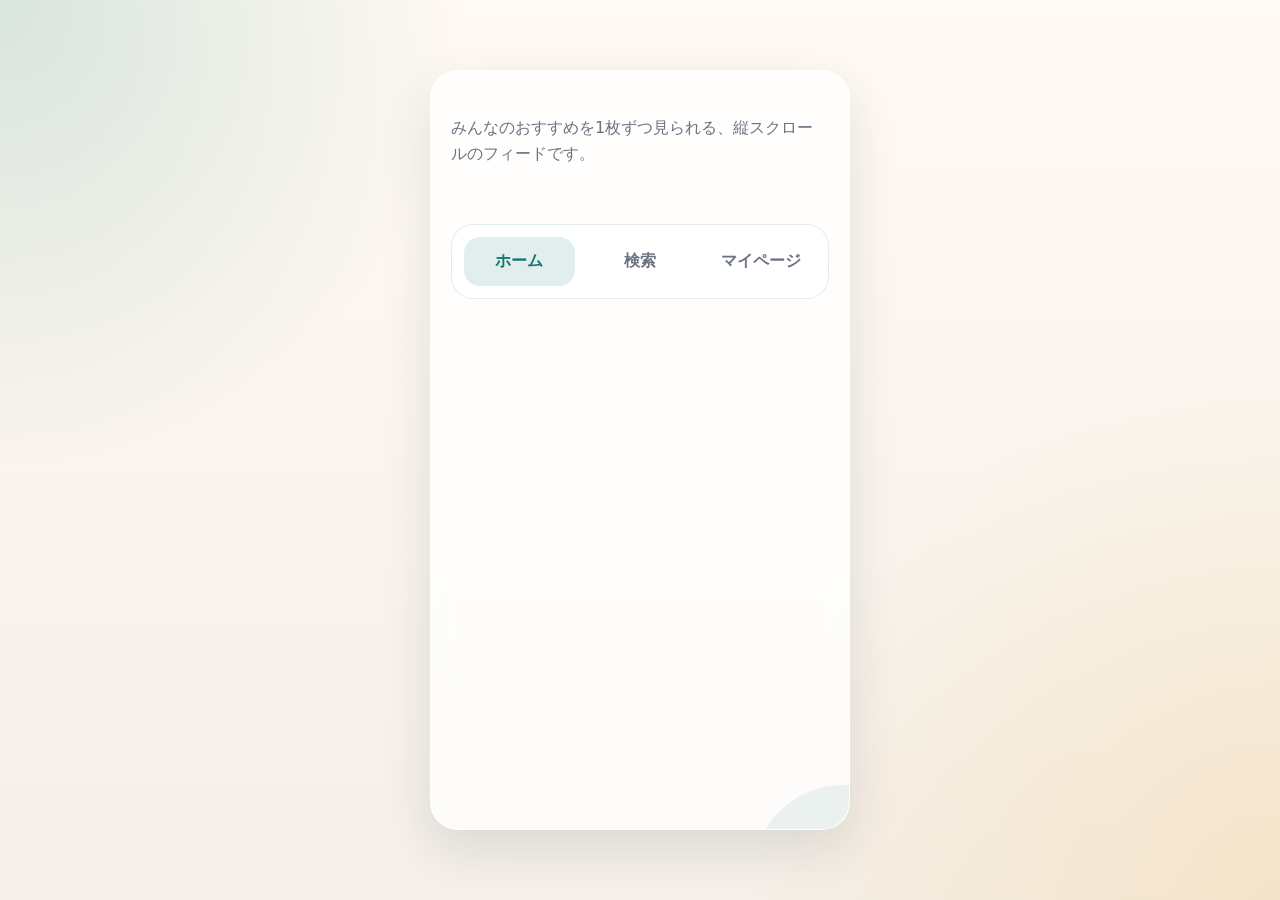
==== home.html @ bde45d51 "画面遷移修正" ====
<!doctype html>
<html lang="ja">
<head>
  <meta charset="UTF-8" />
  <meta name="viewport" content="width=device-width, initial-scale=1.0" />
  <title>teamC-Apps-for-Sharing-Recommendations</title>
  <link rel="stylesheet" href="styles.css" />
</head>

<body>
  <main class="app" aria-label="teamC アプリ">
    <section class="screen">
      <div class="screen__body">
        <section class="view home-view is-active" data-view="home" aria-label="ホーム画面">
          <p class="home-copy">みんなのおすすめを1枚ずつ見られる、縦スクロールのフィードです。</p>
          <div class="home-feed" data-home-feed></div>
        </section>

        <section class="view search-view" data-view="search" aria-label="検索画面">
          <div class="search-field">渋谷 カフェ 静か</div>
          <div class="search-section">
            <h2 class="section-heading">最近の検索</h2>
            <div class="chip-list">
              <span class="chip">カフェ</span>
              <span class="chip">ランチ</span>
              <span class="chip">週末のおでかけ</span>
              <span class="chip">穴場スポット</span>
            </div>
          </div>
          <div class="search-section">
            <h2 class="section-heading">おすすめ候補</h2>
            <div class="section-list compact">
              <div class="section-item">駅近でゆっくりできるカフェ</div>
              <div class="section-item">写真映えするランチスポット</div>
              <div class="section-item">ひとりでも入りやすい店</div>
            </div>
          </div>
        </section>

        <section class="view mypage-view" data-view="mypage" aria-label="マイページ画面">
          <div class="profile-card">
            <div class="profile-avatar">R</div>
            <div>
              <div class="profile-name">Rina / @rina_reco</div>
              <div class="profile-bio">行ってよかった場所をまとめて共有。カフェ、ランチ、週末の小さなおでかけが中心です。</div>
            </div>
          </div>
          <div class="stats-grid">
            <div class="stat-card">
              <span class="stat-value">128</span>
              <span class="stat-label">投稿</span>
            </div>
            <div class="stat-card">
              <span class="stat-value">842</span>
              <span class="stat-label">フォロワー</span>
            </div>
            <div class="stat-card">
              <span class="stat-value">61</span>
              <span class="stat-label">保存</span>
            </div>
          </div>
          <div class="search-section">
            <h2 class="section-heading">最近見た投稿</h2>
            <div class="section-list compact">
              <div class="section-item">中目黒の静かなカフェ</div>
              <div class="section-item">下北沢の週末ランチ</div>
              <div class="section-item">代々木公園の散歩コース</div>
            </div>
          </div>
        </section>

        <nav class="nav" aria-label="画面切り替え">
          <button type="button" data-target="home" class="is-active" aria-pressed="true">ホーム</button>
          <button type="button" data-target="search" aria-pressed="false">検索</button>
          <button type="button" data-target="mypage" aria-pressed="false">マイページ</button>
        </nav>
      </div>
    </section>
  </main>

  <script src="script.js"></script>
</body>
</html>
---- styles.css ----
:root {
  color-scheme: light;
  --bg: #f4efe8;
  --panel: rgba(255, 255, 255, 0.78);
  --text: #1f2937;
  --muted: #6b7280;
  --accent: #0f766e;
  --accent-soft: rgba(15, 118, 110, 0.12);
  --danger: #b91c1c;
  --shadow: 0 18px 50px rgba(31, 41, 55, 0.12);
}

* {
  box-sizing: border-box;
}

body {
  margin: 0;
  min-height: 100vh;
  font-family: system-ui, -apple-system, BlinkMacSystemFont, "Segoe UI", sans-serif;
  color: var(--text);
  background:
    radial-gradient(circle at top left, rgba(15, 118, 110, 0.16), transparent 30%),
    radial-gradient(circle at bottom right, rgba(245, 158, 11, 0.14), transparent 34%),
    linear-gradient(180deg, #fffaf3 0%, var(--bg) 100%);
}

.app {
  min-height: 100vh;
  display: grid;
  place-items: center;
  padding: 24px;
}

.screen {
  width: min(100%, 420px);
  min-height: min(100vh - 48px, 760px);
  background: var(--panel);
  backdrop-filter: blur(12px);
  border: 1px solid rgba(255, 255, 255, 0.75);
  border-radius: 28px;
  box-shadow: var(--shadow);
  position: relative;
  overflow: hidden;
}

.screen::before {
  content: "";
  position: absolute;
  inset: auto -20% -18% auto;
  width: 180px;
  height: 180px;
  border-radius: 50%;
  background: rgba(15, 118, 110, 0.08);
  pointer-events: none;
}

.screen__body {
  min-height: 0;
  display: grid;
  grid-template-rows: 1fr auto;
  padding: 28px 20px 20px;
  position: relative;
  z-index: 1;
}

.view {
  display: none;
  min-height: 0;
}

.view.is-active {
  display: grid;
  gap: 18px;
  animation: fadeIn 180ms ease-out;
}

.login-view {
  align-content: center;
}

h1 {
  margin: 0;
  font-size: 1.8rem;
  letter-spacing: 0.02em;
}

.subtitle {
  margin: 0;
  color: var(--muted);
  font-size: 1rem;
  line-height: 1.6;
}

.form {
  display: grid;
  gap: 14px;
  margin-top: 6px;
}

label {
  display: grid;
  gap: 6px;
  font-size: 0.92rem;
  font-weight: 700;
}

input {
  border: 1px solid rgba(15, 118, 110, 0.16);
  border-radius: 14px;
  padding: 13px 14px;
  font-size: 1rem;
  color: var(--text);
  background: #ffffff;
}

input:focus-visible {
  outline: 3px solid rgba(15, 118, 110, 0.28);
  border-color: var(--accent);
}

button {
  border: 0;
  border-radius: 14px;
  padding: 13px 14px;
  background: linear-gradient(120deg, #0f766e, #0d9488);
  color: #ffffff;
  font-size: 1rem;
  font-weight: 700;
  cursor: pointer;
}

.error {
  min-height: 1.2em;
  margin: 2px 0 0;
  color: var(--danger);
  font-size: 0.88rem;
}

.home-view {
  justify-items: stretch;
  align-content: stretch;
  grid-template-rows: auto minmax(0, 1fr);
  gap: 14px;
}

.home-copy {
  font-size: 1rem;
  color: var(--muted);
  line-height: 1.6;
}

.search-section {
  display: grid;
  gap: 10px;
}

.section-heading {
  margin: 0;
  font-size: 0.95rem;
  color: var(--muted);
  letter-spacing: 0.04em;
}

.chip-list {
  display: flex;
  flex-wrap: wrap;
  gap: 10px;
}

.chip {
  padding: 10px 14px;
  border-radius: 999px;
  background: rgba(15, 118, 110, 0.1);
  color: var(--accent);
  font-weight: 700;
  font-size: 0.92rem;
}

.home-feed {
  display: grid;
  gap: 14px;
  min-height: 0;
  overflow-y: auto;
  padding-right: 4px;
  scroll-snap-type: y mandatory;
  scrollbar-width: thin;
  scrollbar-color: rgba(15, 118, 110, 0.32) transparent;
}

.home-feed::-webkit-scrollbar {
  width: 8px;
}

.home-feed::-webkit-scrollbar-thumb {
  background: rgba(15, 118, 110, 0.28);
  border-radius: 999px;
}

.photo-card {
  position: relative;
  min-height: calc(100vh - 180px);
  border-radius: 26px;
  overflow: hidden;
  background: #e5e7eb;
  box-shadow: 0 16px 36px rgba(31, 41, 55, 0.12);
  scroll-snap-align: start;
}

.photo-card img {
  display: block;
  width: 100%;
  height: 100%;
  object-fit: cover;
}

.photo-card::after {
  content: "";
  position: absolute;
  inset: 0;
  background: linear-gradient(180deg, rgba(17, 24, 39, 0.06) 0%, rgba(17, 24, 39, 0.22) 72%, rgba(17, 24, 39, 0.6) 100%);
  pointer-events: none;
}

.photo-card__caption {
  position: absolute;
  inset: auto 18px 18px;
  z-index: 1;
  display: grid;
  gap: 6px;
  color: #fff;
}

.photo-card__title {
  margin: 0;
  font-size: 1.2rem;
  font-weight: 800;
  letter-spacing: 0.02em;
}

.photo-card__meta {
  margin: 0;
  font-size: 0.92rem;
  line-height: 1.55;
  color: rgba(255, 255, 255, 0.88);
}

.search-view {
  justify-items: center;
  align-content: start;
  padding-top: 36px;
  gap: 14px;
}

.mypage-view {
  justify-items: center;
  align-content: center;
  gap: 14px;
}

.label-box {
  padding: 18px 26px;
  border-radius: 20px;
  background: rgba(255, 255, 255, 0.84);
  border: 1px solid rgba(15, 118, 110, 0.12);
  box-shadow: 0 10px 30px rgba(31, 41, 55, 0.08);
  font-weight: 700;
  letter-spacing: 0.04em;
}

.search-field {
  width: min(100%, 320px);
  border-radius: 999px;
  border: 1px solid rgba(15, 118, 110, 0.16);
  background: #fff;
  padding: 15px 18px;
  color: var(--muted);
  text-align: center;
  box-shadow: 0 10px 24px rgba(31, 41, 55, 0.07);
}

.section-list {
  display: grid;
  gap: 10px;
  width: min(100%, 320px);
}

.section-list.compact {
  width: 100%;
}

.section-item {
  padding: 14px 18px;
  border-radius: 16px;
  background: rgba(255, 255, 255, 0.88);
  border: 1px solid rgba(15, 118, 110, 0.1);
  text-align: center;
  color: var(--text);
  font-weight: 600;
}

.profile-card {
  display: grid;
  grid-template-columns: auto 1fr;
  gap: 14px;
  align-items: center;
  padding: 18px;
  border-radius: 22px;
  background: rgba(255, 255, 255, 0.88);
  border: 1px solid rgba(15, 118, 110, 0.1);
  box-shadow: 0 10px 24px rgba(31, 41, 55, 0.08);
}

.profile-avatar {
  width: 56px;
  height: 56px;
  border-radius: 18px;
  display: grid;
  place-items: center;
  background: linear-gradient(135deg, rgba(15, 118, 110, 0.18), rgba(15, 118, 110, 0.06));
  color: var(--accent);
  font-size: 1.25rem;
  font-weight: 800;
}

.profile-name {
  font-size: 1rem;
  font-weight: 800;
}

.profile-bio {
  margin-top: 4px;
  color: var(--muted);
  font-size: 0.92rem;
  line-height: 1.55;
}

.stats-grid {
  display: grid;
  grid-template-columns: repeat(3, 1fr);
  gap: 10px;
}

.stat-card {
  display: grid;
  gap: 4px;
  padding: 14px 10px;
  border-radius: 16px;
  background: rgba(255, 255, 255, 0.9);
  border: 1px solid rgba(15, 118, 110, 0.1);
  text-align: center;
}

.stat-value {
  font-size: 1.05rem;
  font-weight: 800;
}

.stat-label {
  font-size: 0.8rem;
  color: var(--muted);
}

.nav {
  display: grid;
  grid-template-columns: repeat(3, 1fr);
  gap: 10px;
  align-self: end;
  margin-top: 24px;
  padding: 12px;
  border-radius: 22px;
  background: rgba(255, 255, 255, 0.85);
  border: 1px solid rgba(15, 118, 110, 0.12);
}

.nav[hidden] {
  display: none;
}

.nav button {
  appearance: none;
  border: 0;
  background: transparent;
  color: var(--muted);
  font: inherit;
  font-weight: 700;
  padding: 14px 10px;
  border-radius: 16px;
  cursor: pointer;
}

.nav button.is-active {
  color: var(--accent);
  background: var(--accent-soft);
}

.nav button:focus-visible {
  outline: 3px solid rgba(15, 118, 110, 0.28);
  outline-offset: 2px;
}

@keyframes fadeIn {
  from {
    opacity: 0;
    transform: translateY(6px);
  }

  to {
    opacity: 1;
    transform: translateY(0);
  }
}

@media (max-width: 480px) {
  .app {
    padding: 0;
  }

  .screen {
    width: 100%;
    min-height: 100vh;
    border-radius: 0;
  }

  .screen__body {
    padding: 20px 16px 16px;
  }

  .photo-card {
    min-height: calc(100vh - 170px);
  }
}
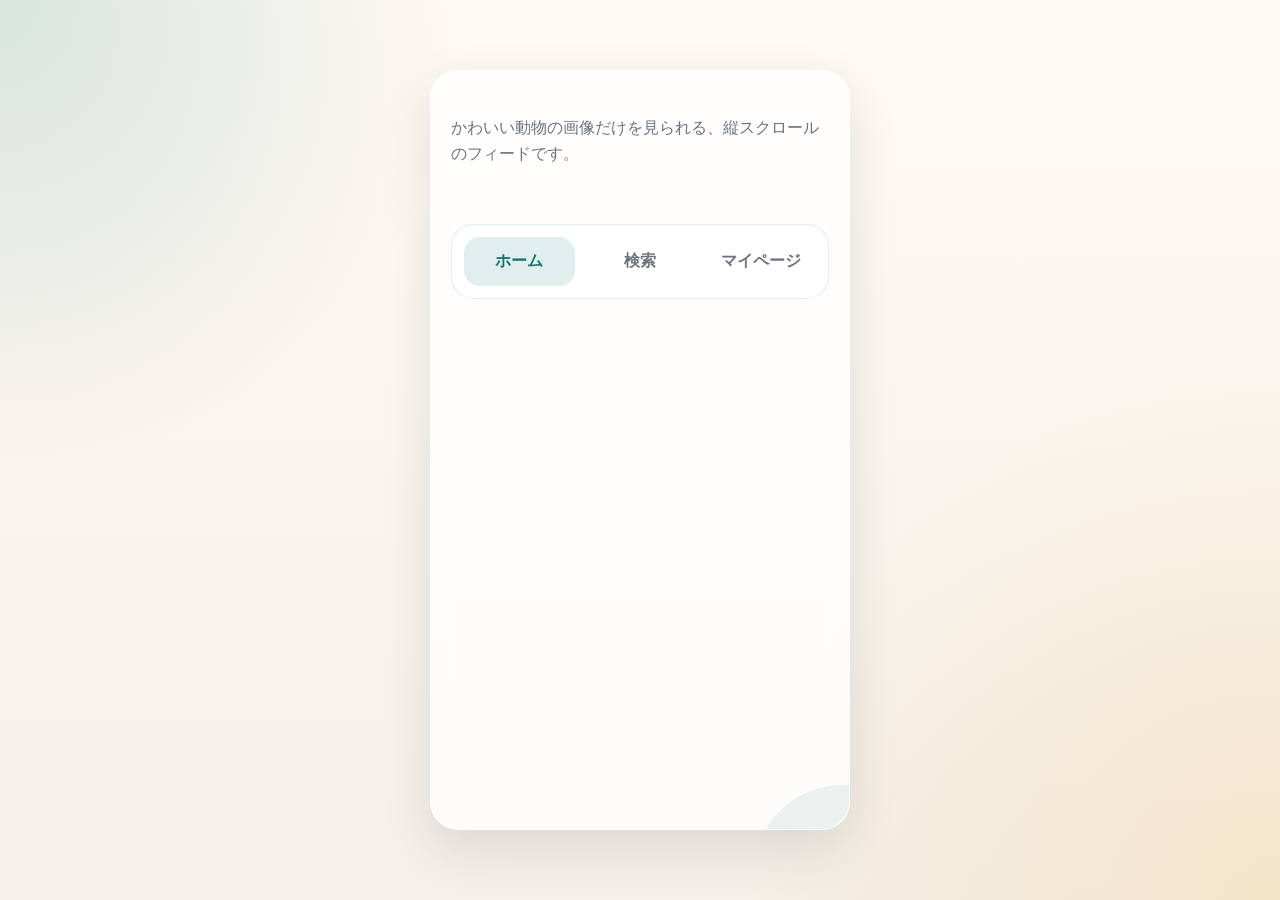
==== commit d6af0079: "スプリント２" ====
--- a/home.html
+++ b/home.html
@@ -12,7 +12,7 @@
     <section class="screen">
       <div class="screen__body">
         <section class="view home-view is-active" data-view="home" aria-label="ホーム画面">
-          <p class="home-copy">みんなのおすすめを1枚ずつ見られる、縦スクロールのフィードです。</p>
+          <p class="home-copy">かわいい動物の画像だけを見られる、縦スクロールのフィードです。</p>
           <div class="home-feed" data-home-feed></div>
         </section>
 
--- a/styles.css
+++ b/styles.css
@@ -119,6 +119,25 @@
   border-color: var(--accent);
 }
 
+.password-field {
+  display: grid;
+  grid-template-columns: minmax(0, 1fr) auto;
+  gap: 10px;
+  align-items: center;
+}
+
+.password-toggle {
+  padding: 13px 16px;
+  background: rgba(15, 118, 110, 0.12);
+  color: var(--accent);
+  font-size: 0.92rem;
+  box-shadow: inset 0 0 0 1px rgba(15, 118, 110, 0.14);
+}
+
+.password-toggle:focus-visible {
+  outline: 3px solid rgba(15, 118, 110, 0.28);
+}
+
 button {
   border: 0;
   border-radius: 14px;
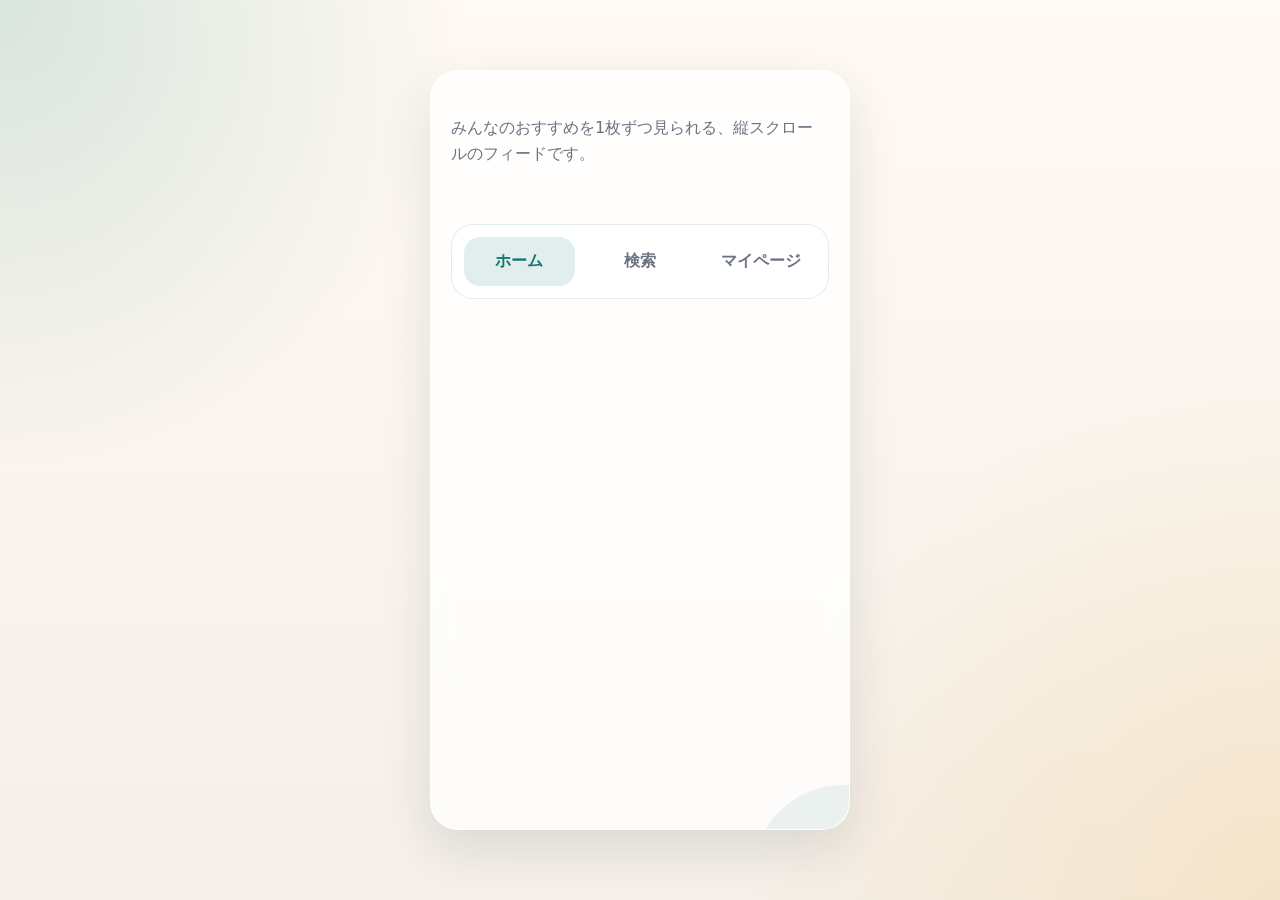
==== commit 6667823d: "マイページ詳細" ====
--- a/home.html
+++ b/home.html
@@ -12,7 +12,7 @@
     <section class="screen">
       <div class="screen__body">
         <section class="view home-view is-active" data-view="home" aria-label="ホーム画面">
-          <p class="home-copy">かわいい動物の画像だけを見られる、縦スクロールのフィードです。</p>
+          <p class="home-copy">みんなのおすすめを1枚ずつ見られる、縦スクロールのフィードです。</p>
           <div class="home-feed" data-home-feed></div>
         </section>
 
@@ -39,9 +39,9 @@
 
         <section class="view mypage-view" data-view="mypage" aria-label="マイページ画面">
           <div class="profile-card">
-            <div class="profile-avatar">R</div>
+            <div class="profile-avatar" data-profile-avatar>U</div>
             <div>
-              <div class="profile-name">Rina / @rina_reco</div>
+              <div class="profile-name">ユーザーネーム: <span data-username>@user</span></div>
               <div class="profile-bio">行ってよかった場所をまとめて共有。カフェ、ランチ、週末の小さなおでかけが中心です。</div>
             </div>
           </div>
@@ -60,8 +60,23 @@
             </div>
           </div>
           <div class="search-section">
+            <h2 class="section-heading">いいね・保存したもの</h2>
+            <div class="library-box" aria-label="いいねと保存の閲覧">
+              <div class="library-tabs" role="tablist" aria-label="いいねと保存の切り替え">
+                <button type="button" class="library-tab is-active" role="tab" aria-selected="true" data-library-tab="likes">いいね</button>
+                <button type="button" class="library-tab" role="tab" aria-selected="false" data-library-tab="saved">保存</button>
+              </div>
+              <div class="library-panel is-active" role="tabpanel" data-library-panel="likes">
+                <div class="section-list compact" data-likes-list></div>
+              </div>
+              <div class="library-panel" role="tabpanel" data-library-panel="saved" hidden>
+                <div class="section-list compact" data-saved-list></div>
+              </div>
+            </div>
+          </div>
+          <div class="search-section">
             <h2 class="section-heading">最近見た投稿</h2>
-            <div class="section-list compact">
+            <div class="section-list compact" data-recent-list>
               <div class="section-item">中目黒の静かなカフェ</div>
               <div class="section-item">下北沢の週末ランチ</div>
               <div class="section-item">代々木公園の散歩コース</div>
--- a/styles.css
+++ b/styles.css
@@ -105,6 +105,67 @@
   font-weight: 700;
 }
 
+.password-field {
+  display: grid;
+  grid-template-columns: 1fr auto;
+  gap: 8px;
+  align-items: center;
+}
+
+.password-field input {
+  width: 100%;
+}
+
+.password-toggle {
+  display: grid;
+  place-items: center;
+  border: 1px solid rgba(15, 118, 110, 0.18);
+  border-radius: 12px;
+  width: 44px;
+  height: 44px;
+  padding: 0;
+  background: #ffffff;
+  color: var(--accent);
+}
+
+.password-toggle:hover {
+  background: rgba(15, 118, 110, 0.08);
+}
+
+.password-toggle__icon {
+  width: 22px;
+  height: 22px;
+}
+
+.password-toggle__icon--eye-off {
+  display: none;
+}
+
+.password-toggle.is-visible .password-toggle__icon--eye {
+  display: none;
+}
+
+.password-toggle.is-visible .password-toggle__icon--eye-off {
+  display: block;
+}
+
+.sr-only {
+  position: absolute;
+  width: 1px;
+  height: 1px;
+  padding: 0;
+  margin: -1px;
+  overflow: hidden;
+  clip: rect(0, 0, 0, 0);
+  white-space: nowrap;
+  border: 0;
+}
+
+.password-toggle:focus-visible {
+  outline: 3px solid rgba(15, 118, 110, 0.28);
+  outline-offset: 1px;
+}
+
 input {
   border: 1px solid rgba(15, 118, 110, 0.16);
   border-radius: 14px;
@@ -117,25 +178,6 @@
 input:focus-visible {
   outline: 3px solid rgba(15, 118, 110, 0.28);
   border-color: var(--accent);
-}
-
-.password-field {
-  display: grid;
-  grid-template-columns: minmax(0, 1fr) auto;
-  gap: 10px;
-  align-items: center;
-}
-
-.password-toggle {
-  padding: 13px 16px;
-  background: rgba(15, 118, 110, 0.12);
-  color: var(--accent);
-  font-size: 0.92rem;
-  box-shadow: inset 0 0 0 1px rgba(15, 118, 110, 0.14);
-}
-
-.password-toggle:focus-visible {
-  outline: 3px solid rgba(15, 118, 110, 0.28);
 }
 
 button {
@@ -272,9 +314,12 @@
 }
 
 .mypage-view {
-  justify-items: center;
-  align-content: center;
+  justify-items: stretch;
+  align-content: start;
   gap: 14px;
+  min-height: 0;
+  overflow-y: auto;
+  padding-right: 4px;
 }
 
 .label-box {
@@ -330,6 +375,46 @@
   box-shadow: 0 10px 24px rgba(31, 41, 55, 0.08);
 }
 
+.library-box {
+  display: grid;
+  gap: 12px;
+  width: 100%;
+  padding: 14px;
+  border-radius: 18px;
+  background: rgba(255, 255, 255, 0.84);
+  border: 1px solid rgba(15, 118, 110, 0.12);
+}
+
+.library-tabs {
+  display: grid;
+  grid-template-columns: repeat(2, 1fr);
+  gap: 8px;
+}
+
+.library-tab {
+  border: 1px solid rgba(15, 118, 110, 0.18);
+  background: #fff;
+  color: var(--muted);
+  border-radius: 12px;
+  padding: 10px 12px;
+  font-size: 0.92rem;
+  font-weight: 700;
+}
+
+.library-tab.is-active {
+  color: var(--accent);
+  background: var(--accent-soft);
+  border-color: rgba(15, 118, 110, 0.28);
+}
+
+.library-panel {
+  display: none;
+}
+
+.library-panel.is-active {
+  display: block;
+}
+
 .profile-avatar {
   width: 56px;
   height: 56px;
@@ -448,4 +533,9 @@
   .photo-card {
     min-height: calc(100vh - 170px);
   }
-}
+
+  .password-toggle {
+    width: 42px;
+    height: 42px;
+  }
+}
